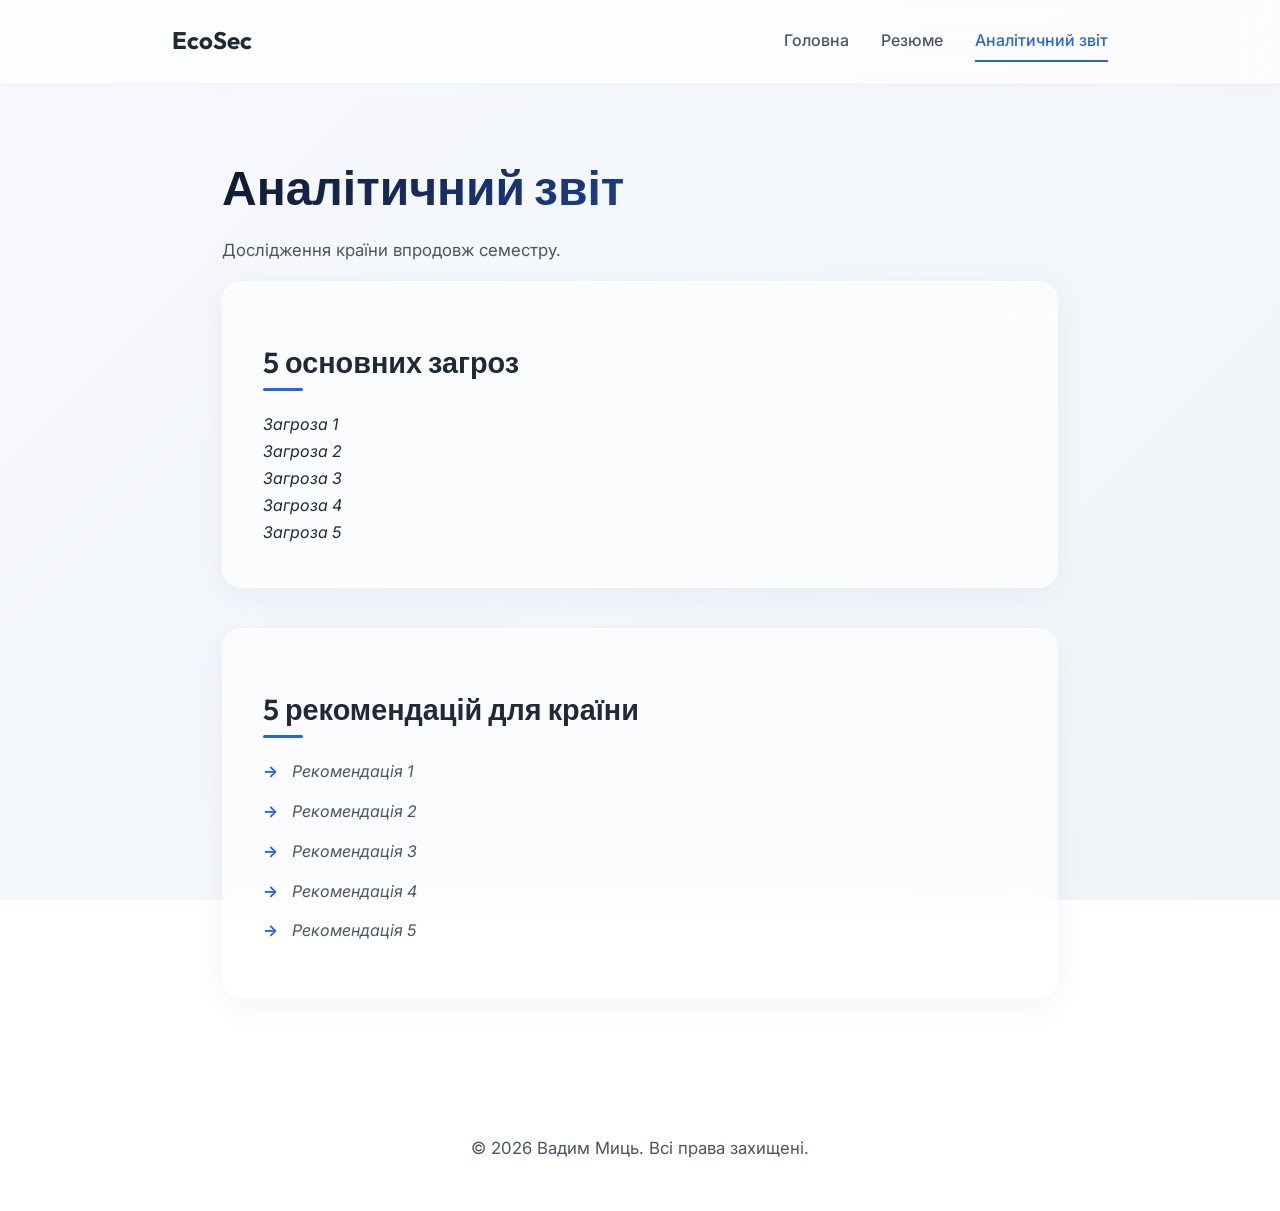
==== report.html @ 00c9ff12 "main" ====
<!DOCTYPE html>
<html lang="uk">
<head>
    <meta charset="UTF-8">
    <meta name="viewport" content="width=device-width, initial-scale=1.0">
    <title>Аналітичний звіт | Вадим Миць</title>
    <link rel="stylesheet" href="style.css">
    <script src="script.js" defer></script>
</head>
<body>
    <header>
        <nav>
            <a href="index.html" class="logo">EcoSec</a>
            <div class="nav-links">
                <a href="index.html">Головна</a>
                <a href="resume.html">Резюме</a>
                <a href="report.html" class="active">Аналітичний звіт</a>
            </div>
        </nav>
    </header>

    <main>
        <h1>Аналітичний звіт</h1>
        <p>Дослідження країни впродовж семестру.</p>
        
        <div class="card">
            <h2>5 основних загроз</h2>
            <ol>
                <li><em>Загроза 1</em></li>
                <li><em>Загроза 2</em></li>
                <li><em>Загроза 3</em></li>
                <li><em>Загроза 4</em></li>
                <li><em>Загроза 5</em></li>
            </ol>
        </div>

        <div class="card">
            <h2>5 рекомендацій для країни</h2>
            <ul>
                <li><em>Рекомендація 1</em></li>
                <li><em>Рекомендація 2</em></li>
                <li><em>Рекомендація 3</em></li>
                <li><em>Рекомендація 4</em></li>
                <li><em>Рекомендація 5</em></li>
            </ul>
        </div>
    </main>

    <footer>
        <p>&copy; 2026 Вадим Миць. Всі права захищені.</p>
    </footer>
</body>
</html>
---- style.css ----
@import url('https://fonts.googleapis.com/css2?family=Outfit:wght@300;400;500;600;700&family=Inter:wght@300;400;500;600&display=swap');

:root {
    --bg-color: #f3f4f6;
    --text-main: #1f2937;
    --text-muted: #4b5563;
    --accent: #2563eb;
    --accent-glow: rgba(37, 99, 235, 0.2);
    --card-bg: rgba(255, 255, 255, 0.6);
    --nav-bg: rgba(255, 255, 255, 0.7);
    --border: rgba(255, 255, 255, 0.8);
    --shadow: 0 8px 32px 0 rgba(31, 38, 135, 0.05);
}

* {
    margin: 0;
    padding: 0;
    box-sizing: border-box;
}

body {
    font-family: 'Inter', sans-serif;
    background: linear-gradient(135deg, #f6f8fd 0%, #f1f5f9 100%);
    background-attachment: fixed;
    color: var(--text-main);
    line-height: 1.7;
    min-height: 100vh;
    display: flex;
    flex-direction: column;
    overflow-x: hidden;
}

/* Typography */
h1, h2, h3, .logo {
    font-family: 'Outfit', sans-serif;
}

h1 {
    font-size: 3rem;
    font-weight: 700;
    background: linear-gradient(135deg, #111827, #2563eb);
    -webkit-background-clip: text;
    -webkit-text-fill-color: transparent;
    margin-bottom: 0.5rem;
    animation: slideDown 0.8s ease-out forwards;
    opacity: 0;
}

.subtitle {
    font-size: 1.2rem;
    color: var(--accent);
    font-weight: 500;
    margin-bottom: 2rem;
    animation: slideDown 0.8s ease-out 0.2s forwards;
    opacity: 0;
}

h2 {
    font-size: 1.8rem;
    font-weight: 600;
    margin-top: 1rem;
    margin-bottom: 1.5rem;
    position: relative;
    display: inline-block;
    color: #1f2937;
}

h2::after {
    content: '';
    position: absolute;
    bottom: -4px;
    left: 0;
    width: 40px;
    height: 3px;
    background: var(--accent);
    border-radius: 2px;
    transition: width 0.3s ease;
}

.card:hover h2::after {
    width: 100%;
}

h3 {
    font-size: 1.3rem;
    font-weight: 600;
    color: var(--text-main);
    margin-bottom: 0.3rem;
}

p {
    color: var(--text-muted);
    font-size: 1.05rem;
    margin-bottom: 1rem;
}

strong {
    color: var(--text-main);
    font-weight: 600;
}

/* Nav */
header {
    position: sticky;
    top: 0;
    z-index: 1000;
    background: var(--nav-bg);
    backdrop-filter: blur(16px);
    -webkit-backdrop-filter: blur(16px);
    border-bottom: 1px solid var(--border);
    box-shadow: 0 4px 6px -1px rgba(0, 0, 0, 0.02);
}

nav {
    max-width: 1000px;
    margin: 0 auto;
    padding: 1.2rem 2rem;
    display: flex;
    justify-content: space-between;
    align-items: center;
}

.logo {
    font-size: 1.5rem;
    font-weight: 700;
    text-decoration: none;
    color: var(--text-main);
    transition: transform 0.3s cubic-bezier(0.175, 0.885, 0.32, 1.275);
}

.logo:hover {
    transform: scale(1.05) rotate(-2deg);
    color: var(--accent);
}

.nav-links {
    display: flex;
    gap: 2rem;
}

.nav-links a {
    text-decoration: none;
    color: var(--text-muted);
    font-weight: 500;
    font-size: 1rem;
    position: relative;
    transition: color 0.3s ease;
    padding: 0.5rem 0;
}

.nav-links a:hover, .nav-links a.active {
    color: var(--accent);
}

.nav-links a::before {
    content: '';
    position: absolute;
    bottom: 0;
    left: 0;
    width: 0;
    height: 2px;
    background: var(--accent);
    transition: width 0.3s ease;
}

.nav-links a:hover::before, .nav-links a.active::before {
    width: 100%;
}

/* Main */
main {
    flex: 1;
    max-width: 900px;
    width: 100%;
    margin: 4rem auto;
    padding: 0 2rem;
}

/* Glassmorphism Cards */
.card {
    background: var(--card-bg);
    backdrop-filter: blur(20px);
    -webkit-backdrop-filter: blur(20px);
    border: 1px solid var(--border);
    border-radius: 20px;
    padding: 2.5rem;
    margin-bottom: 2.5rem;
    box-shadow: var(--shadow);
    transition: all 0.4s cubic-bezier(0.175, 0.885, 0.32, 1.275);
    opacity: 0;
    transform: translateY(30px);
}

.card.visible {
    opacity: 1;
    transform: translateY(0);
}

.card:hover {
    transform: translateY(-5px);
    box-shadow: 0 20px 40px 0 rgba(31, 38, 135, 0.08);
    border-color: rgba(255, 255, 255, 1);
}

/* Lists */
ul, ol {
    list-style: none;
    padding: 0;
}

ul li {
    position: relative;
    padding-left: 1.8rem;
    margin-bottom: 0.8rem;
    color: var(--text-muted);
}

ul li::before {
    content: '→';
    position: absolute;
    left: 0;
    color: var(--accent);
    font-weight: bold;
    transition: transform 0.2s ease;
}

ul li:hover::before {
    transform: translateX(4px);
}

/* Resume Specifics */
.job-meta {
    font-size: 0.9rem;
    color: var(--accent);
    font-weight: 500;
    margin-bottom: 1rem;
    letter-spacing: 0.02em;
    display: inline-block;
    padding: 0.2rem 0.8rem;
    background: var(--accent-glow);
    border-radius: 20px;
}

.separator {
    border: none;
    height: 1px;
    background: linear-gradient(to right, transparent, rgba(0,0,0,0.1), transparent);
    margin: 2.5rem 0;
}

/* Footer */
footer {
    text-align: center;
    padding: 2rem;
    color: var(--text-muted);
    font-size: 0.9rem;
    background: transparent;
    margin-top: auto;
}

/* Animations */
@keyframes slideDown {
    from { opacity: 0; transform: translateY(-20px); }
    to { opacity: 1; transform: translateY(0); }
}

/* Responsive */
@media (max-width: 768px) {
    nav {
        flex-direction: column;
        gap: 1rem;
    }
    .nav-links {
        gap: 1.5rem;
        flex-wrap: wrap;
        justify-content: center;
    }
    h1 {
        font-size: 2.2rem;
    }
    .card {
        padding: 1.5rem;
    }
}
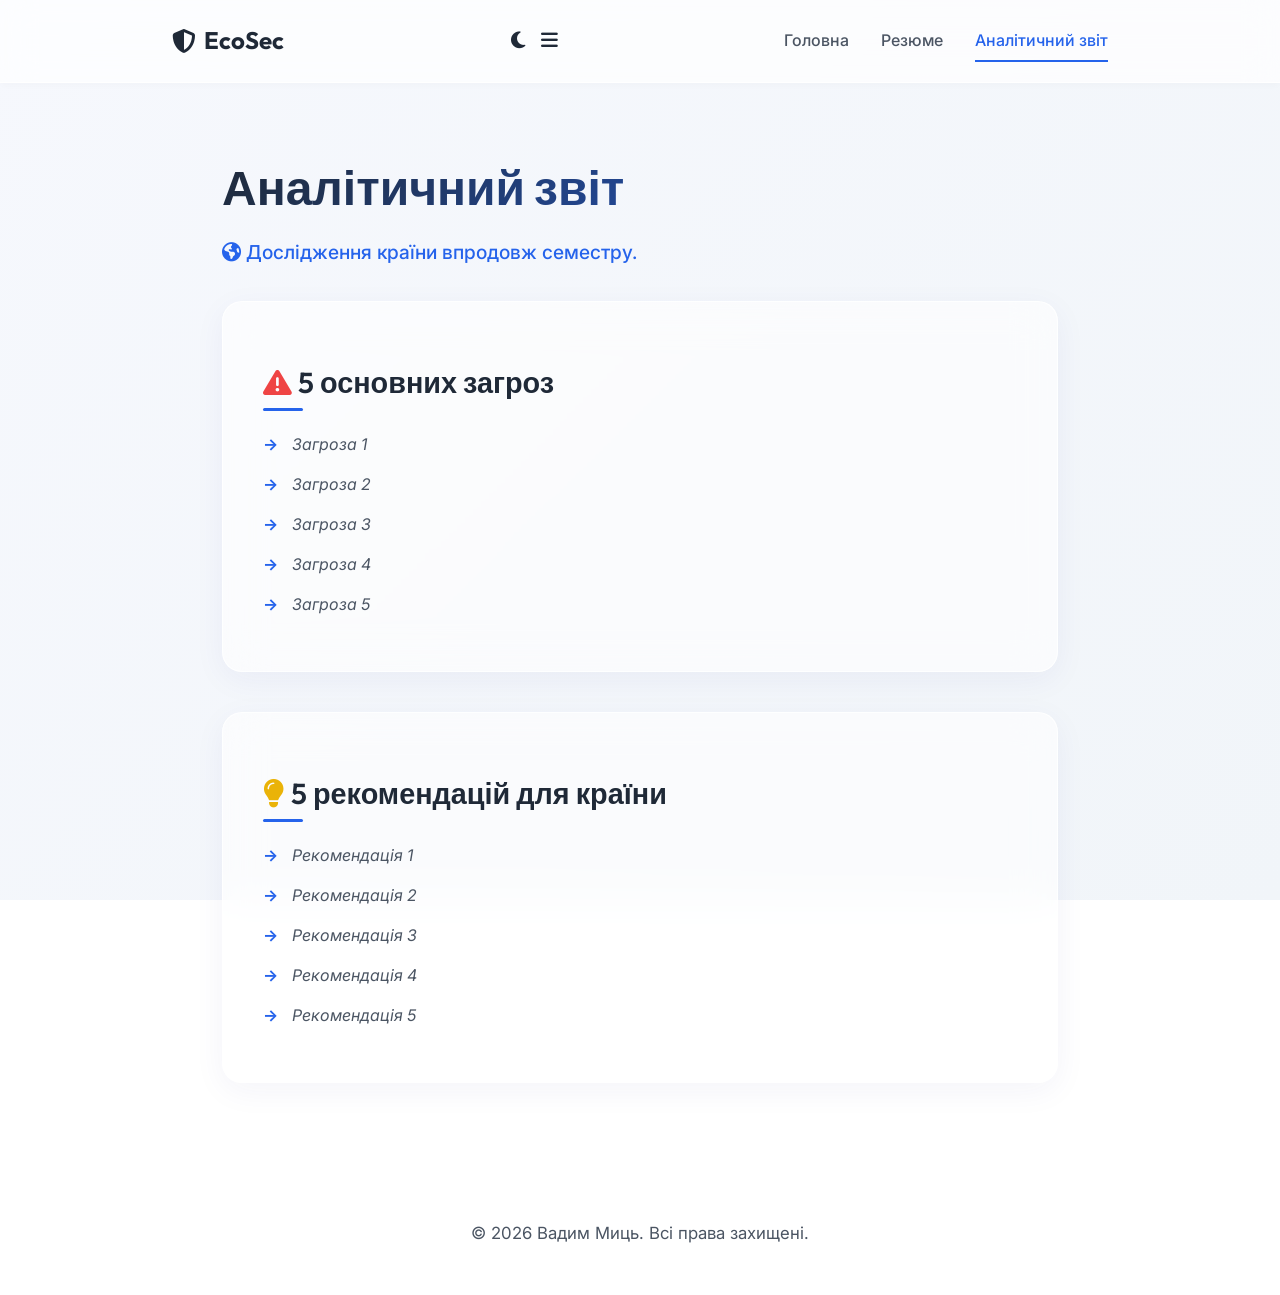
==== commit 18ab65f8: "feat: implement dark mode toggle, mobile navigation, and interactive theme-aware background gradient" ====
--- a/report.html
+++ b/report.html
@@ -1,16 +1,26 @@
 <!DOCTYPE html>
-<html lang="uk">
+<html lang="uk" data-theme="light">
 <head>
     <meta charset="UTF-8">
     <meta name="viewport" content="width=device-width, initial-scale=1.0">
-    <title>Аналітичний звіт | Вадим Миць</title>
+    <meta name="description" content="Аналітичний звіт з дослідження загроз та рекомендацій для країни.">
+    <meta name="author" content="Вадим Миць">
+    <title>Аналітичний звіт | Вадим Миць - EcoSec</title>
+    <link rel="icon" href="data:image/svg+xml,<svg xmlns=%22http://www.w3.org/2000/svg%22 viewBox=%220 0 100 100%22><text y=%22.9em%22 font-size=%2290%22>🛡️</text></svg>">
+    <link rel="stylesheet" href="https://cdnjs.cloudflare.com/ajax/libs/font-awesome/6.4.0/css/all.min.css">
     <link rel="stylesheet" href="style.css">
     <script src="script.js" defer></script>
 </head>
 <body>
     <header>
         <nav>
-            <a href="index.html" class="logo">EcoSec</a>
+            <a href="index.html" class="logo"><i class="fa-solid fa-shield-halved"></i> EcoSec</a>
+            
+            <div class="nav-controls">
+                <button id="theme-toggle" aria-label="Перемикач теми"><i class="fa-solid fa-moon"></i></button>
+                <button id="menu-toggle" aria-label="Меню" class="mobile-only"><i class="fa-solid fa-bars"></i></button>
+            </div>
+
             <div class="nav-links">
                 <a href="index.html">Головна</a>
                 <a href="resume.html">Резюме</a>
@@ -21,11 +31,11 @@
 
     <main>
         <h1>Аналітичний звіт</h1>
-        <p>Дослідження країни впродовж семестру.</p>
+        <p class="subtitle"><i class="fa-solid fa-earth-americas"></i> Дослідження країни впродовж семестру.</p>
         
         <div class="card">
-            <h2>5 основних загроз</h2>
-            <ol>
+            <h2><i class="fa-solid fa-triangle-exclamation" style="color: #ef4444;"></i> 5 основних загроз</h2>
+            <ol class="threats-list">
                 <li><em>Загроза 1</em></li>
                 <li><em>Загроза 2</em></li>
                 <li><em>Загроза 3</em></li>
@@ -35,8 +45,8 @@
         </div>
 
         <div class="card">
-            <h2>5 рекомендацій для країни</h2>
-            <ul>
+            <h2><i class="fa-solid fa-lightbulb" style="color: #eab308;"></i> 5 рекомендацій для країни</h2>
+            <ul class="skills-list">
                 <li><em>Рекомендація 1</em></li>
                 <li><em>Рекомендація 2</em></li>
                 <li><em>Рекомендація 3</em></li>
--- a/style.css
+++ b/style.css
@@ -1,6 +1,7 @@
 @import url('https://fonts.googleapis.com/css2?family=Outfit:wght@300;400;500;600;700&family=Inter:wght@300;400;500;600&display=swap');
 
 :root {
+    /* Light Theme */
     --bg-color: #f3f4f6;
     --text-main: #1f2937;
     --text-muted: #4b5563;
@@ -10,6 +11,23 @@
     --nav-bg: rgba(255, 255, 255, 0.7);
     --border: rgba(255, 255, 255, 0.8);
     --shadow: 0 8px 32px 0 rgba(31, 38, 135, 0.05);
+    --gradient-bg-1: #f6f8fd;
+    --gradient-bg-2: #f1f5f9;
+}
+
+[data-theme="dark"] {
+    /* Dark Theme */
+    --bg-color: #111827;
+    --text-main: #f9fafb;
+    --text-muted: #9ca3af;
+    --accent: #60a5fa;
+    --accent-glow: rgba(96, 165, 250, 0.15);
+    --card-bg: rgba(31, 41, 55, 0.7);
+    --nav-bg: rgba(17, 24, 39, 0.8);
+    --border: rgba(55, 65, 81, 0.8);
+    --shadow: 0 8px 32px 0 rgba(0, 0, 0, 0.3);
+    --gradient-bg-1: #111827;
+    --gradient-bg-2: #1f2937;
 }
 
 * {
@@ -20,7 +38,7 @@
 
 body {
     font-family: 'Inter', sans-serif;
-    background: linear-gradient(135deg, #f6f8fd 0%, #f1f5f9 100%);
+    background: linear-gradient(135deg, var(--gradient-bg-1) 0%, var(--gradient-bg-2) 100%);
     background-attachment: fixed;
     color: var(--text-main);
     line-height: 1.7;
@@ -28,6 +46,7 @@
     display: flex;
     flex-direction: column;
     overflow-x: hidden;
+    transition: background 0.3s ease, color 0.3s ease;
 }
 
 /* Typography */
@@ -38,7 +57,7 @@
 h1 {
     font-size: 3rem;
     font-weight: 700;
-    background: linear-gradient(135deg, #111827, #2563eb);
+    background: linear-gradient(135deg, var(--text-main), var(--accent));
     -webkit-background-clip: text;
     -webkit-text-fill-color: transparent;
     margin-bottom: 0.5rem;
@@ -62,7 +81,7 @@
     margin-bottom: 1.5rem;
     position: relative;
     display: inline-block;
-    color: #1f2937;
+    color: var(--text-main);
 }
 
 h2::after {
@@ -109,6 +128,7 @@
     -webkit-backdrop-filter: blur(16px);
     border-bottom: 1px solid var(--border);
     box-shadow: 0 4px 6px -1px rgba(0, 0, 0, 0.02);
+    transition: background 0.3s ease, border-color 0.3s ease;
 }
 
 nav {
@@ -118,6 +138,7 @@
     display: flex;
     justify-content: space-between;
     align-items: center;
+    position: relative;
 }
 
 .logo {
@@ -125,12 +146,41 @@
     font-weight: 700;
     text-decoration: none;
     color: var(--text-main);
-    transition: transform 0.3s cubic-bezier(0.175, 0.885, 0.32, 1.275);
+    transition: transform 0.3s ease, color 0.3s ease;
+    display: flex;
+    align-items: center;
+    gap: 0.5rem;
 }
 
 .logo:hover {
-    transform: scale(1.05) rotate(-2deg);
-    color: var(--accent);
+    transform: scale(1.05);
+    color: var(--accent);
+}
+
+.nav-controls {
+    display: flex;
+    gap: 1rem;
+    align-items: center;
+}
+
+.nav-controls button {
+    background: none;
+    border: none;
+    font-size: 1.2rem;
+    color: var(--text-main);
+    cursor: pointer;
+    transition: color 0.3s ease;
+    display: flex;
+    align-items: center;
+    justify-content: center;
+}
+
+.nav-controls button:hover {
+    color: var(--accent);
+}
+
+.mobile-only {
+    display: none;
 }
 
 .nav-links {
@@ -165,6 +215,36 @@
 
 .nav-links a:hover::before, .nav-links a.active::before {
     width: 100%;
+}
+
+/* Header With Button Layout */
+.header-with-btn {
+    display: flex;
+    justify-content: space-between;
+    align-items: center;
+    margin-bottom: 2rem;
+    flex-wrap: wrap;
+    gap: 1rem;
+}
+
+.btn-primary {
+    display: inline-flex;
+    align-items: center;
+    gap: 0.5rem;
+    padding: 0.8rem 1.5rem;
+    background: var(--accent);
+    color: #fff !important;
+    text-decoration: none;
+    border-radius: 8px;
+    font-weight: 500;
+    transition: transform 0.2s ease, box-shadow 0.2s ease, background 0.2s ease;
+    box-shadow: 0 4px 6px rgba(37, 99, 235, 0.3);
+}
+
+.btn-primary:hover {
+    transform: translateY(-2px);
+    box-shadow: 0 6px 12px rgba(37, 99, 235, 0.4);
+    background: #1d4ed8;
 }
 
 /* Main */
@@ -198,8 +278,12 @@
 
 .card:hover {
     transform: translateY(-5px);
-    box-shadow: 0 20px 40px 0 rgba(31, 38, 135, 0.08);
-    border-color: rgba(255, 255, 255, 1);
+    box-shadow: 0 20px 40px 0 rgba(0, 0, 0, 0.1);
+    border-color: var(--accent);
+}
+
+[data-theme="dark"] .card:hover {
+    box-shadow: 0 20px 40px 0 rgba(0, 0, 0, 0.5);
 }
 
 /* Lists */
@@ -208,14 +292,14 @@
     padding: 0;
 }
 
-ul li {
+ul.skills-list li, ol.threats-list li {
     position: relative;
     padding-left: 1.8rem;
     margin-bottom: 0.8rem;
     color: var(--text-muted);
 }
 
-ul li::before {
+ul.skills-list li::before, ol.threats-list li::before {
     content: '→';
     position: absolute;
     left: 0;
@@ -224,8 +308,22 @@
     transition: transform 0.2s ease;
 }
 
-ul li:hover::before {
+ul.skills-list li:hover::before, ol.threats-list li:hover::before {
     transform: translateX(4px);
+}
+
+ul.contact-list li {
+    margin-bottom: 0.8rem;
+    color: var(--text-muted);
+    display: flex;
+    align-items: center;
+    gap: 0.8rem;
+}
+
+ul.contact-list li i {
+    color: var(--accent);
+    width: 20px;
+    text-align: center;
 }
 
 /* Resume Specifics */
@@ -236,7 +334,7 @@
     margin-bottom: 1rem;
     letter-spacing: 0.02em;
     display: inline-block;
-    padding: 0.2rem 0.8rem;
+    padding: 0.3rem 0.8rem;
     background: var(--accent-glow);
     border-radius: 20px;
 }
@@ -244,7 +342,7 @@
 .separator {
     border: none;
     height: 1px;
-    background: linear-gradient(to right, transparent, rgba(0,0,0,0.1), transparent);
+    background: linear-gradient(to right, transparent, var(--border), transparent);
     margin: 2.5rem 0;
 }
 
@@ -266,19 +364,41 @@
 
 /* Responsive */
 @media (max-width: 768px) {
+    .mobile-only {
+        display: flex;
+    }
+    
+    .nav-links {
+        display: none;
+        flex-direction: column;
+        position: absolute;
+        top: 100%;
+        left: 0;
+        right: 0;
+        background: var(--nav-bg);
+        backdrop-filter: blur(16px);
+        border-bottom: 1px solid var(--border);
+        padding: 1rem 2rem;
+        gap: 1rem;
+        box-shadow: var(--shadow);
+    }
+    
+    .nav-links.show {
+        display: flex;
+    }
+
     nav {
-        flex-direction: column;
-        gap: 1rem;
-    }
-    .nav-links {
-        gap: 1.5rem;
         flex-wrap: wrap;
-        justify-content: center;
-    }
+    }
+    
     h1 {
         font-size: 2.2rem;
     }
     .card {
         padding: 1.5rem;
     }
-}
+    .header-with-btn {
+        flex-direction: column;
+        align-items: flex-start;
+    }
+}
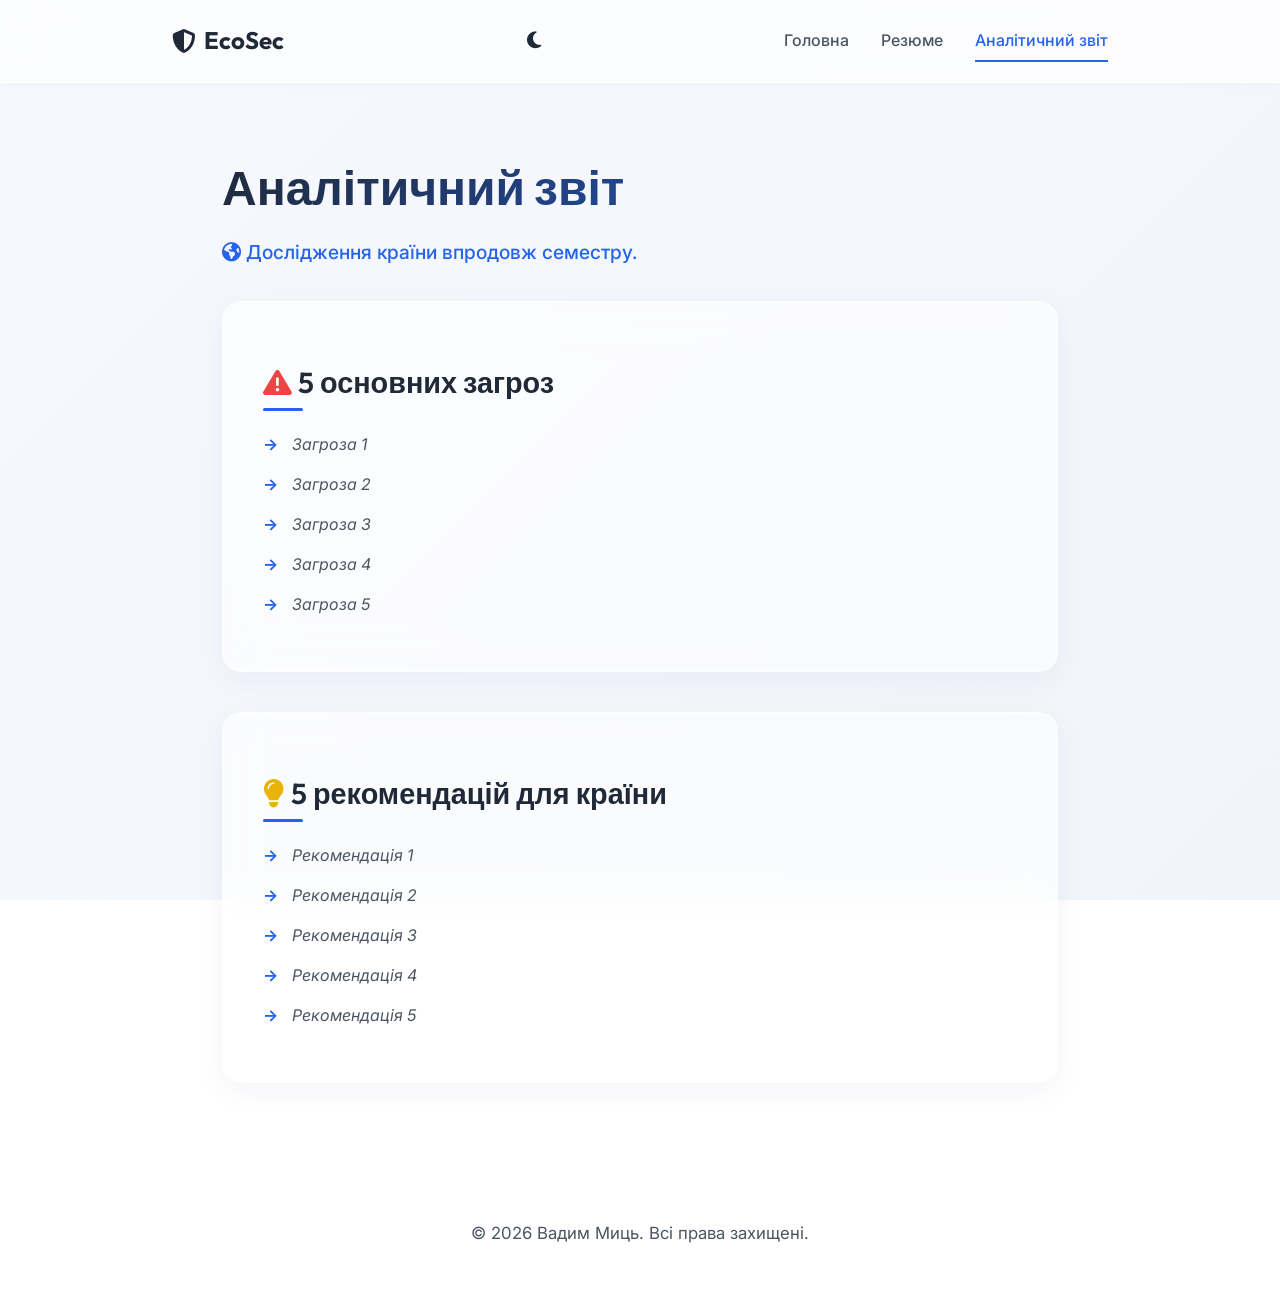
==== commit 38050e8d: "feat: implement PDF generation functionality and remove mobile menu toggle" ====
--- a/report.html
+++ b/report.html
@@ -18,7 +18,6 @@
             
             <div class="nav-controls">
                 <button id="theme-toggle" aria-label="Перемикач теми"><i class="fa-solid fa-moon"></i></button>
-                <button id="menu-toggle" aria-label="Меню" class="mobile-only"><i class="fa-solid fa-bars"></i></button>
             </div>
 
             <div class="nav-links">
--- a/style.css
+++ b/style.css
@@ -364,33 +364,15 @@
 
 /* Responsive */
 @media (max-width: 768px) {
-    .mobile-only {
-        display: flex;
-    }
-    
+    nav {
+        flex-direction: column;
+        gap: 1.5rem;
+    }
     .nav-links {
-        display: none;
-        flex-direction: column;
-        position: absolute;
-        top: 100%;
-        left: 0;
-        right: 0;
-        background: var(--nav-bg);
-        backdrop-filter: blur(16px);
-        border-bottom: 1px solid var(--border);
-        padding: 1rem 2rem;
         gap: 1rem;
-        box-shadow: var(--shadow);
-    }
-    
-    .nav-links.show {
-        display: flex;
-    }
-
-    nav {
         flex-wrap: wrap;
-    }
-    
+        justify-content: center;
+    }
     h1 {
         font-size: 2.2rem;
     }
@@ -402,3 +384,91 @@
         align-items: flex-start;
     }
 }
+
+/* Print Styles for PDF Generation */
+@media print {
+    header, .nav-controls, .btn-primary, footer {
+        display: none !important;
+    }
+    body {
+        background: white !important;
+        color: black !important;
+    }
+    [data-theme="dark"] body {
+        background: white !important;
+        color: black !important;
+    }
+    .card {
+        background: transparent !important;
+        box-shadow: none !important;
+        border: none !important;
+        border-bottom: 1px solid #ccc !important;
+        margin-bottom: 1rem !important;
+        padding: 1rem 0 !important;
+        transform: none !important;
+        opacity: 1 !important;
+        border-radius: 0 !important;
+    }
+    .card:last-child {
+        border-bottom: none !important;
+    }
+    main {
+        margin: 0 !important;
+        padding: 0 !important;
+        max-width: 100% !important;
+    }
+    * {
+        animation: none !important;
+        transition: none !important;
+    }
+    h1, h2, h3, p, li, strong {
+        color: black !important;
+    }
+    .job-meta {
+        background: transparent !important;
+        padding: 0 !important;
+        color: #333 !important;
+    }
+}
+
+/* html2pdf export styles */
+.pdf-export {
+    background: white !important;
+    color: black !important;
+    padding: 20px !important;
+}
+.pdf-export * {
+    color: black !important;
+    -webkit-text-fill-color: black !important; /* Fix for gradient text */
+    animation: none !important; /* Disable all animations for PDF export */
+}
+.pdf-export .card {
+    background: transparent !important;
+    box-shadow: none !important;
+    border: none !important;
+    border-bottom: 2px solid #e5e7eb !important;
+    border-radius: 0 !important;
+    padding: 10px 0 15px 0 !important; /* Slightly reduce padding */
+    margin-bottom: 15px !important; /* Slightly reduce margin to prevent overflow */
+    transform: none !important;
+    opacity: 1 !important;
+    page-break-inside: avoid; /* Prevent splitting cards across PDF pages */
+}
+.pdf-export .card:last-child {
+    border-bottom: none !important;
+}
+.pdf-export .job-meta {
+    background: transparent !important;
+    padding: 0 !important;
+    color: #4b5563 !important;
+    -webkit-text-fill-color: #4b5563 !important;
+}
+.pdf-export h1, .pdf-export h2, .pdf-export h3 {
+    background: none !important;
+    -webkit-background-clip: unset !important; /* Ensure text clipping is removed for PDF */
+    color: black !important; /* Explicitly set text color */
+}
+.pdf-export ul.skills-list li::before, .pdf-export ul.contact-list li i {
+    color: #2563eb !important;
+    -webkit-text-fill-color: #2563eb !important;
+}
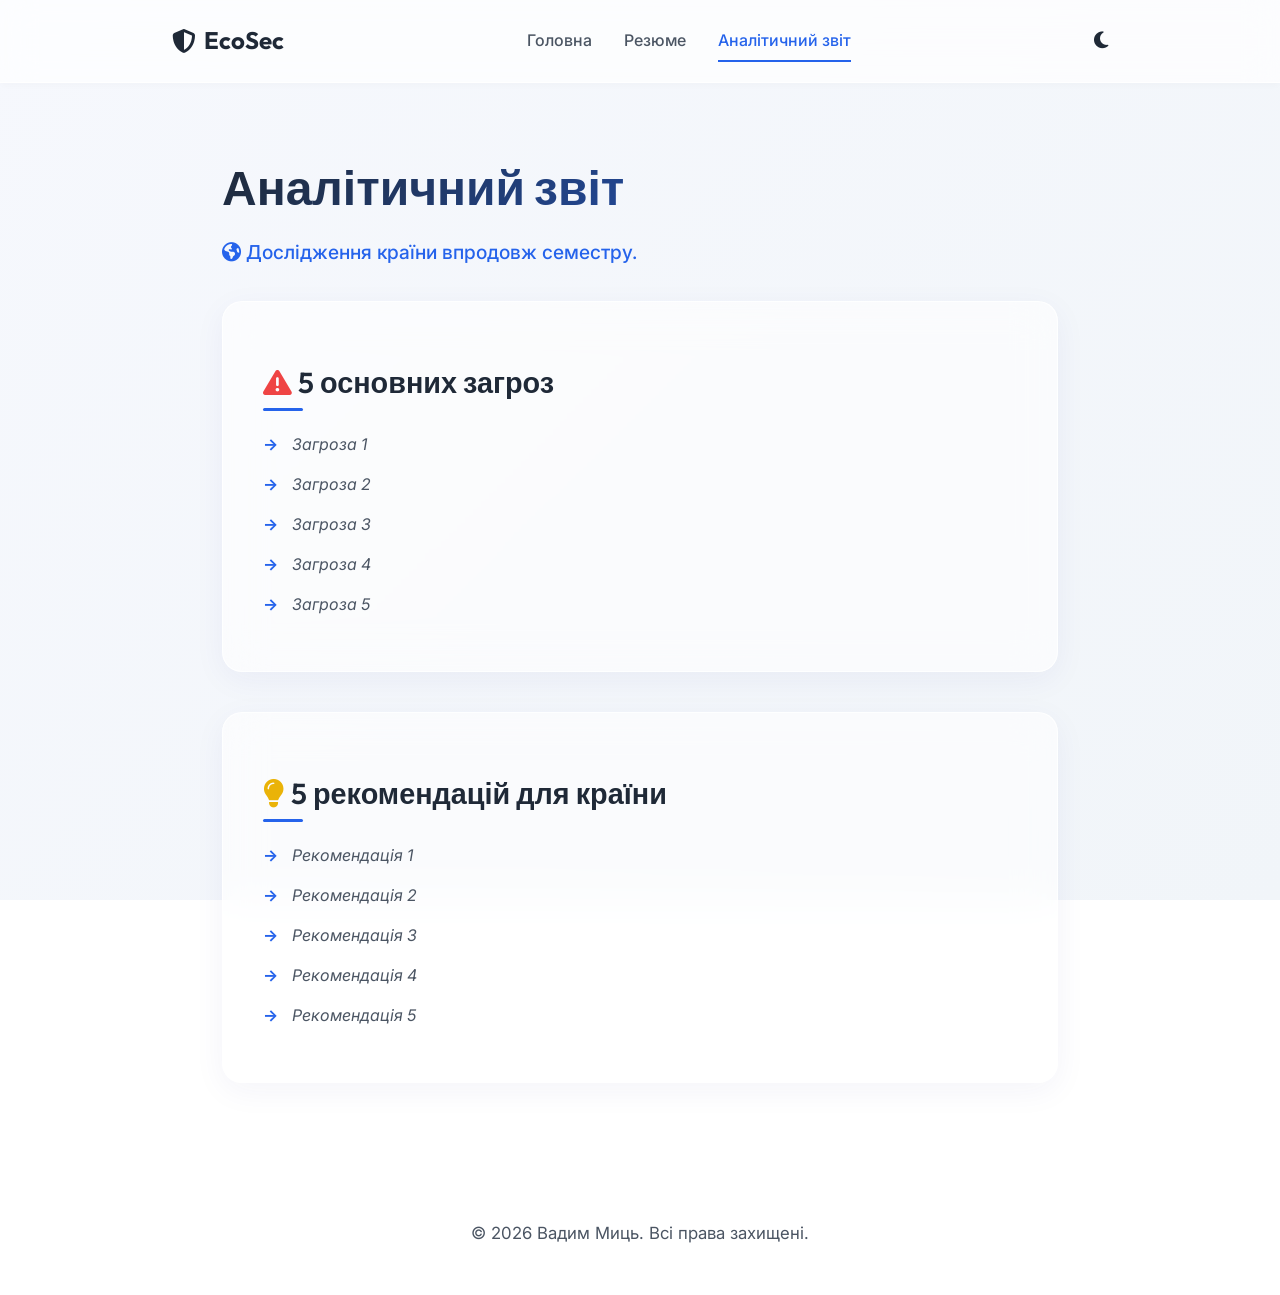
==== commit 405008f5: "feat: add theme toggle button to navigation in index, report, and resume pages" ====
--- a/report.html
+++ b/report.html
@@ -15,15 +15,15 @@
     <header>
         <nav>
             <a href="index.html" class="logo"><i class="fa-solid fa-shield-halved"></i> EcoSec</a>
-            
-            <div class="nav-controls">
-                <button id="theme-toggle" aria-label="Перемикач теми"><i class="fa-solid fa-moon"></i></button>
-            </div>
 
             <div class="nav-links">
                 <a href="index.html">Головна</a>
                 <a href="resume.html">Резюме</a>
                 <a href="report.html" class="active">Аналітичний звіт</a>
+            </div>
+
+            <div class="nav-controls">
+                <button id="theme-toggle" aria-label="Перемикач теми"><i class="fa-solid fa-moon"></i></button>
             </div>
         </nav>
     </header>
--- a/style.css
+++ b/style.css
@@ -384,91 +384,3 @@
         align-items: flex-start;
     }
 }
-
-/* Print Styles for PDF Generation */
-@media print {
-    header, .nav-controls, .btn-primary, footer {
-        display: none !important;
-    }
-    body {
-        background: white !important;
-        color: black !important;
-    }
-    [data-theme="dark"] body {
-        background: white !important;
-        color: black !important;
-    }
-    .card {
-        background: transparent !important;
-        box-shadow: none !important;
-        border: none !important;
-        border-bottom: 1px solid #ccc !important;
-        margin-bottom: 1rem !important;
-        padding: 1rem 0 !important;
-        transform: none !important;
-        opacity: 1 !important;
-        border-radius: 0 !important;
-    }
-    .card:last-child {
-        border-bottom: none !important;
-    }
-    main {
-        margin: 0 !important;
-        padding: 0 !important;
-        max-width: 100% !important;
-    }
-    * {
-        animation: none !important;
-        transition: none !important;
-    }
-    h1, h2, h3, p, li, strong {
-        color: black !important;
-    }
-    .job-meta {
-        background: transparent !important;
-        padding: 0 !important;
-        color: #333 !important;
-    }
-}
-
-/* html2pdf export styles */
-.pdf-export {
-    background: white !important;
-    color: black !important;
-    padding: 20px !important;
-}
-.pdf-export * {
-    color: black !important;
-    -webkit-text-fill-color: black !important; /* Fix for gradient text */
-    animation: none !important; /* Disable all animations for PDF export */
-}
-.pdf-export .card {
-    background: transparent !important;
-    box-shadow: none !important;
-    border: none !important;
-    border-bottom: 2px solid #e5e7eb !important;
-    border-radius: 0 !important;
-    padding: 10px 0 15px 0 !important; /* Slightly reduce padding */
-    margin-bottom: 15px !important; /* Slightly reduce margin to prevent overflow */
-    transform: none !important;
-    opacity: 1 !important;
-    page-break-inside: avoid; /* Prevent splitting cards across PDF pages */
-}
-.pdf-export .card:last-child {
-    border-bottom: none !important;
-}
-.pdf-export .job-meta {
-    background: transparent !important;
-    padding: 0 !important;
-    color: #4b5563 !important;
-    -webkit-text-fill-color: #4b5563 !important;
-}
-.pdf-export h1, .pdf-export h2, .pdf-export h3 {
-    background: none !important;
-    -webkit-background-clip: unset !important; /* Ensure text clipping is removed for PDF */
-    color: black !important; /* Explicitly set text color */
-}
-.pdf-export ul.skills-list li::before, .pdf-export ul.contact-list li i {
-    color: #2563eb !important;
-    -webkit-text-fill-color: #2563eb !important;
-}
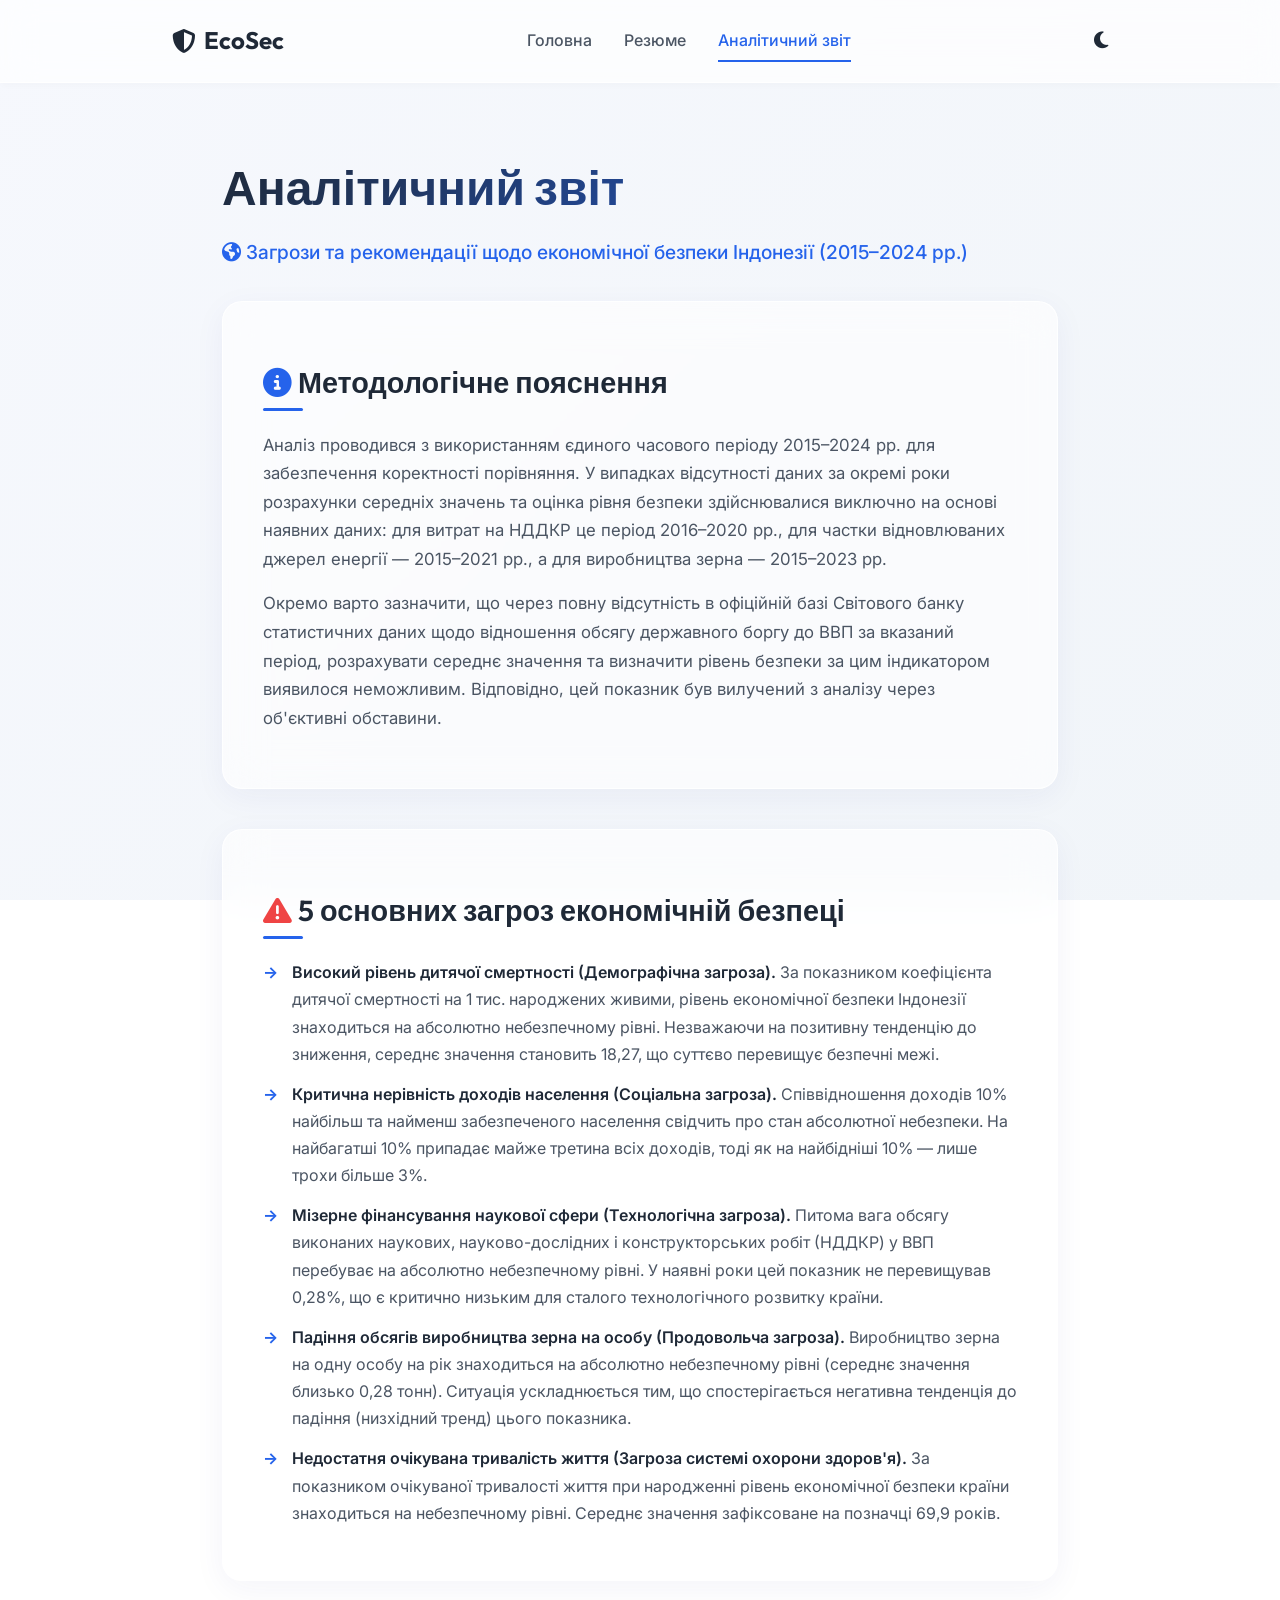
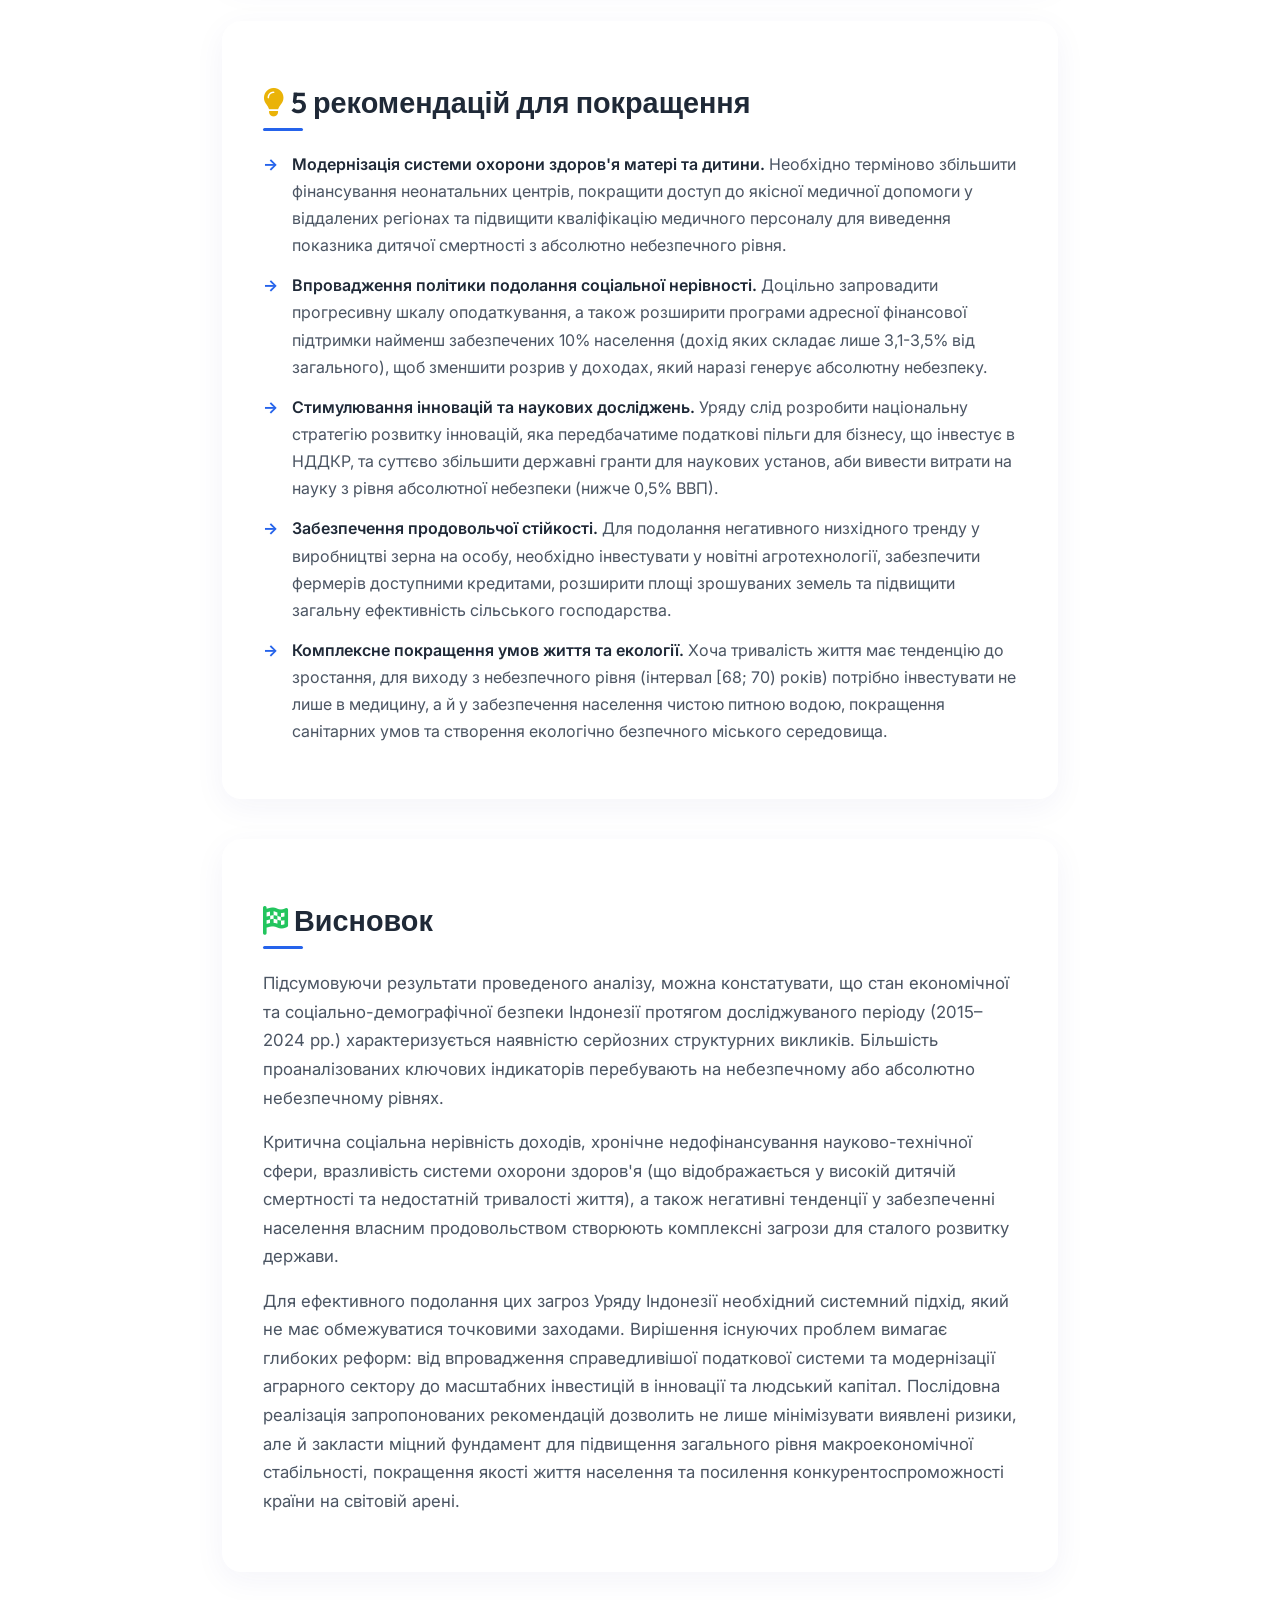
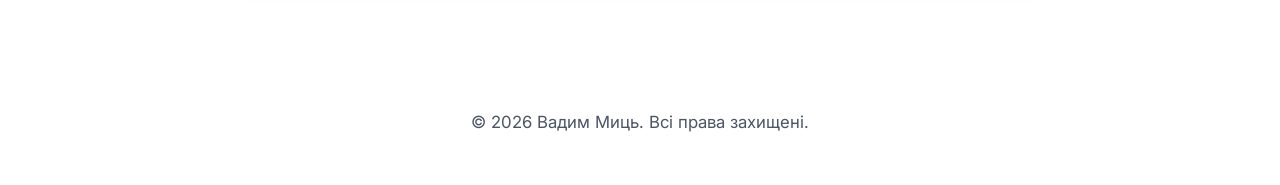
==== commit cf382b83: "Додано сторінку з аналізом" ====
--- a/report.html
+++ b/report.html
@@ -3,7 +3,7 @@
 <head>
     <meta charset="UTF-8">
     <meta name="viewport" content="width=device-width, initial-scale=1.0">
-    <meta name="description" content="Аналітичний звіт з дослідження загроз та рекомендацій для країни.">
+    <meta name="description" content="Аналітичний звіт: Загрози та рекомендації щодо економічної безпеки Індонезії.">
     <meta name="author" content="Вадим Миць">
     <title>Аналітичний звіт | Вадим Миць - EcoSec</title>
     <link rel="icon" href="data:image/svg+xml,<svg xmlns=%22http://www.w3.org/2000/svg%22 viewBox=%220 0 100 100%22><text y=%22.9em%22 font-size=%2290%22>🛡️</text></svg>">
@@ -30,28 +30,41 @@
 
     <main>
         <h1>Аналітичний звіт</h1>
-        <p class="subtitle"><i class="fa-solid fa-earth-americas"></i> Дослідження країни впродовж семестру.</p>
+        <p class="subtitle"><i class="fa-solid fa-earth-americas"></i> Загрози та рекомендації щодо економічної безпеки Індонезії (2015–2024 рр.)</p>
         
         <div class="card">
-            <h2><i class="fa-solid fa-triangle-exclamation" style="color: #ef4444;"></i> 5 основних загроз</h2>
+            <h2><i class="fa-solid fa-circle-info" style="color: var(--accent);"></i> Методологічне пояснення</h2>
+            <p>Аналіз проводився з використанням єдиного часового періоду 2015–2024 рр. для забезпечення коректності порівняння. У випадках відсутності даних за окремі роки розрахунки середніх значень та оцінка рівня безпеки здійснювалися виключно на основі наявних даних: для витрат на НДДКР це період 2016–2020 рр., для частки відновлюваних джерел енергії — 2015–2021 рр., а для виробництва зерна — 2015–2023 рр.</p>
+            <p>Окремо варто зазначити, що через повну відсутність в офіційній базі Світового банку статистичних даних щодо відношення обсягу державного боргу до ВВП за вказаний період, розрахувати середнє значення та визначити рівень безпеки за цим індикатором виявилося неможливим. Відповідно, цей показник був вилучений з аналізу через об'єктивні обставини.</p>
+        </div>
+
+        <div class="card">
+            <h2><i class="fa-solid fa-triangle-exclamation" style="color: #ef4444;"></i> 5 основних загроз економічній безпеці</h2>
             <ol class="threats-list">
-                <li><em>Загроза 1</em></li>
-                <li><em>Загроза 2</em></li>
-                <li><em>Загроза 3</em></li>
-                <li><em>Загроза 4</em></li>
-                <li><em>Загроза 5</em></li>
+                <li><strong>Високий рівень дитячої смертності (Демографічна загроза).</strong> За показником коефіцієнта дитячої смертності на 1 тис. народжених живими, рівень економічної безпеки Індонезії знаходиться на абсолютно небезпечному рівні. Незважаючи на позитивну тенденцію до зниження, середнє значення становить 18,27, що суттєво перевищує безпечні межі.</li>
+                <li><strong>Критична нерівність доходів населення (Соціальна загроза).</strong> Співвідношення доходів 10% найбільш та найменш забезпеченого населення свідчить про стан абсолютної небезпеки. На найбагатші 10% припадає майже третина всіх доходів, тоді як на найбідніші 10% — лише трохи більше 3%.</li>
+                <li><strong>Мізерне фінансування наукової сфери (Технологічна загроза).</strong> Питома вага обсягу виконаних наукових, науково-дослідних і конструкторських робіт (НДДКР) у ВВП перебуває на абсолютно небезпечному рівні. У наявні роки цей показник не перевищував 0,28%, що є критично низьким для сталого технологічного розвитку країни.</li>
+                <li><strong>Падіння обсягів виробництва зерна на особу (Продовольча загроза).</strong> Виробництво зерна на одну особу на рік знаходиться на абсолютно небезпечному рівні (середнє значення близько 0,28 тонн). Ситуація ускладнюється тим, що спостерігається негативна тенденція до падіння (низхідний тренд) цього показника.</li>
+                <li><strong>Недостатня очікувана тривалість життя (Загроза системі охорони здоров'я).</strong> За показником очікуваної тривалості життя при народженні рівень економічної безпеки країни знаходиться на небезпечному рівні. Середнє значення зафіксоване на позначці 69,9 років.</li>
             </ol>
         </div>
 
         <div class="card">
-            <h2><i class="fa-solid fa-lightbulb" style="color: #eab308;"></i> 5 рекомендацій для країни</h2>
+            <h2><i class="fa-solid fa-lightbulb" style="color: #eab308;"></i> 5 рекомендацій для покращення</h2>
             <ul class="skills-list">
-                <li><em>Рекомендація 1</em></li>
-                <li><em>Рекомендація 2</em></li>
-                <li><em>Рекомендація 3</em></li>
-                <li><em>Рекомендація 4</em></li>
-                <li><em>Рекомендація 5</em></li>
+                <li><strong>Модернізація системи охорони здоров'я матері та дитини.</strong> Необхідно терміново збільшити фінансування неонатальних центрів, покращити доступ до якісної медичної допомоги у віддалених регіонах та підвищити кваліфікацію медичного персоналу для виведення показника дитячої смертності з абсолютно небезпечного рівня.</li>
+                <li><strong>Впровадження політики подолання соціальної нерівності.</strong> Доцільно запровадити прогресивну шкалу оподаткування, а також розширити програми адресної фінансової підтримки найменш забезпечених 10% населення (дохід яких складає лише 3,1-3,5% від загального), щоб зменшити розрив у доходах, який наразі генерує абсолютну небезпеку.</li>
+                <li><strong>Стимулювання інновацій та наукових досліджень.</strong> Уряду слід розробити національну стратегію розвитку інновацій, яка передбачатиме податкові пільги для бізнесу, що інвестує в НДДКР, та суттєво збільшити державні гранти для наукових установ, аби вивести витрати на науку з рівня абсолютної небезпеки (нижче 0,5% ВВП).</li>
+                <li><strong>Забезпечення продовольчої стійкості.</strong> Для подолання негативного низхідного тренду у виробництві зерна на особу, необхідно інвестувати у новітні агротехнології, забезпечити фермерів доступними кредитами, розширити площі зрошуваних земель та підвищити загальну ефективність сільського господарства.</li>
+                <li><strong>Комплексне покращення умов життя та екології.</strong> Хоча тривалість життя має тенденцію до зростання, для виходу з небезпечного рівня (інтервал [68; 70) років) потрібно інвестувати не лише в медицину, а й у забезпечення населення чистою питною водою, покращення санітарних умов та створення екологічно безпечного міського середовища.</li>
             </ul>
+        </div>
+
+        <div class="card">
+            <h2><i class="fa-solid fa-flag-checkered" style="color: #22c55e;"></i> Висновок</h2>
+            <p>Підсумовуючи результати проведеного аналізу, можна констатувати, що стан економічної та соціально-демографічної безпеки Індонезії протягом досліджуваного періоду (2015–2024 рр.) характеризується наявністю серйозних структурних викликів. Більшість проаналізованих ключових індикаторів перебувають на небезпечному або абсолютно небезпечному рівнях.</p>
+            <p>Критична соціальна нерівність доходів, хронічне недофінансування науково-технічної сфери, вразливість системи охорони здоров'я (що відображається у високій дитячій смертності та недостатній тривалості життя), а також негативні тенденції у забезпеченні населення власним продовольством створюють комплексні загрози для сталого розвитку держави.</p>
+            <p>Для ефективного подолання цих загроз Уряду Індонезії необхідний системний підхід, який не має обмежуватися точковими заходами. Вирішення існуючих проблем вимагає глибоких реформ: від впровадження справедливішої податкової системи та модернізації аграрного сектору до масштабних інвестицій в інновації та людський капітал. Послідовна реалізація запропонованих рекомендацій дозволить не лише мінімізувати виявлені ризики, але й закласти міцний фундамент для підвищення загального рівня макроекономічної стабільності, покращення якості життя населення та посилення конкурентоспроможності країни на світовій арені.</p>
         </div>
     </main>
 
@@ -59,4 +72,4 @@
         <p>&copy; 2026 Вадим Миць. Всі права захищені.</p>
     </footer>
 </body>
-</html>
+</html>
--- a/style.css
+++ b/style.css
@@ -384,3 +384,12 @@
         align-items: flex-start;
     }
 }
+
+/* Report Page Icon Colors */
+.fa-arrow-trend-down {
+    color: #ef4444; /* Red for threats */
+}
+
+.fa-arrow-trend-up {
+    color: #22c55e; /* Green for recommendations */
+}
